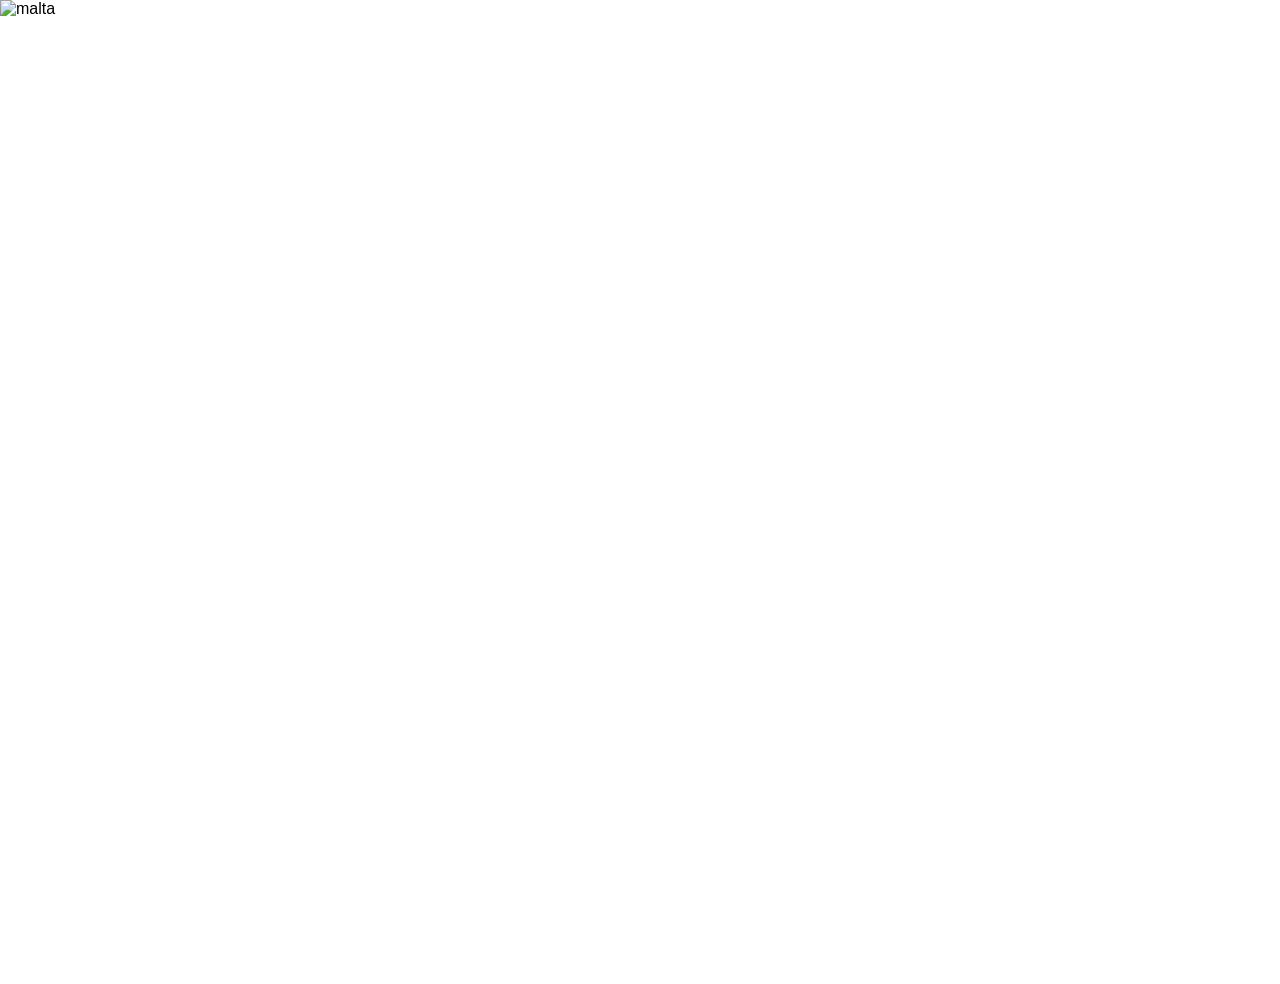
==== index.html @ b2b8ee6b "feat: initialize student exchange website - Set up base project files (HTML and CSS). - Create init" ====
<!DOCTYPE html>
<html lang="en">
<head>
    <meta charset="UTF-8">
    <title>AGÊNCIA DE INTERCÂMBIO</title>
    <link rel="stylesheet" href="style.css">
</head>
<body>
    <section class="section">
        <img class="image" src="Assets\Imagem.malta.webp" alt="malta"> 
    <div class="container">
        <div class="box">
            <h1>VENHA ESTUDAR EM MALTA!!!</h1>
        </div>
    </div>

    </section>

</body>
</html>
---- style.css ----
html {
            scroll-behavior: smooth;
            font-family: Arial, sans-serif;
            margin: 0;
            padding: 0;
        }
        body{
            margin: 0;
        }
        .section{
        min-height: 100vh;
        display: flex;
        flex-direction: column;
        justify-content: center;
        align-items: center;

        }
        .image{
            background-image: linear-gradient((rgba0, 0, 0, 0.4), rgba(0, 0, 0, 0.4), url"Assets\Imagem.malta.webp");
            height: 100vh;
            width: 100vw;
        }
        h1{
            color: white;
            font-size: 30px;

        }
        .container{
            display: flex;
            flex-direction: row;
            justify-content: center;
            align-items: center;
        }
        .box{

        }
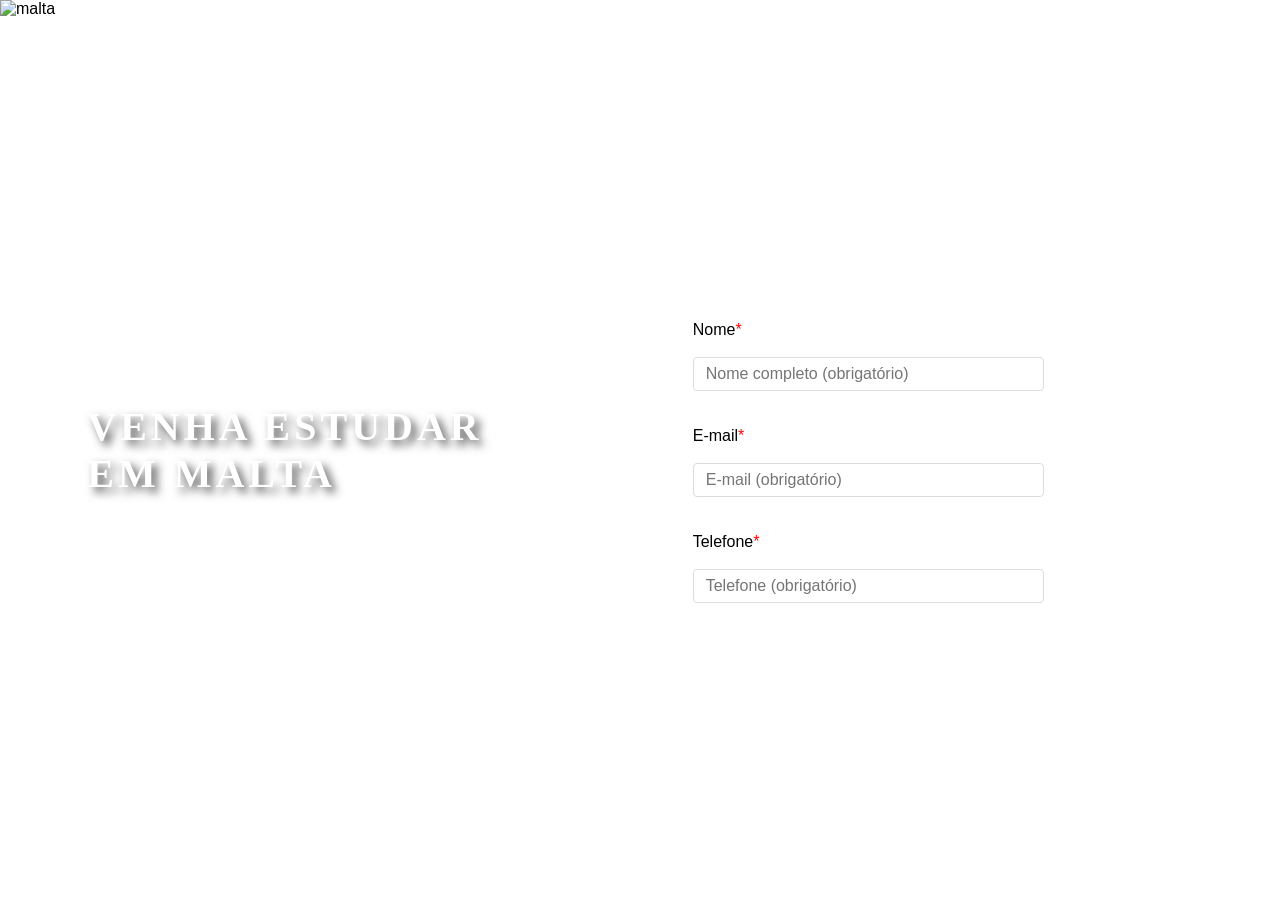
==== commit d15b8ff1: "feat: add registration form and style hero typography - Add Name, Email, and Phone input fields - I" ====
--- a/index.html
+++ b/index.html
@@ -3,14 +3,117 @@
 <head>
     <meta charset="UTF-8">
     <title>AGÊNCIA DE INTERCÂMBIO</title>
-    <link rel="stylesheet" href="style.css">
+    <link rel="preconnect" href="https://googleapis.com">
+    <link rel="preconnect" href="https://gstatic.com" crossorigin>
+    <link href="https://googleapis.com/css2?family=Cinzel:wght@600;800&display=swap" rel="stylesheet">
+<style>
+        html {
+            scroll-behavior: smooth;
+            font-family: Arial, sans-serif;
+            margin: 0;
+            padding: 0;
+        }
+        body{
+            margin: 0;
+        }
+        .section{
+        min-height: 100vh;
+        display: flex;
+        flex-direction: column;
+        justify-content: center;
+        align-items: center;
+        position: relative;
+        overflow: hidden;
+
+        }
+        .image{
+            height: 100vh;
+            width: 100vw;
+            object-fit: cover;
+        }
+        h1{
+            
+            font-family: 'Cinzel', serif;
+            font-weight: 800;
+            color: white;
+            font-size: 40px; 
+            letter-spacing: 4px; 
+            text-transform: uppercase;
+            text-shadow: 5px 5px 10px rgba(0, 0, 0, 0.7);
+            margin: 0;
+            text-align: left;
+        }
+
+        
+        .container{
+            position: absolute;
+            top: 0;
+            left: 0;
+            width: 100%;
+            height: 100%;
+            display: flex;
+            flex-direction: row;
+            justify-content: center;
+            align-items: center;
+            background: rgba(0.4);
+            gap: 200px;
+        }
+        .box{
+            
+        }
+        .cadastro-bloco{
+            background-color: white;
+            height: 300px;
+            width: 500px;
+            border-radius: 15px;
+            display: flex;
+            flex-direction: column;
+            gap: 10px;
+            padding-top: 10px;
+            padding-left: 10px;
+        }
+        .cadastro-grupo{
+            display: flex;
+            flex-direction: column;
+            gap: 2px;
+        }
+        .cadastro-grupo label{
+            color: rgb(0, 0, 0);
+            font-size: 14px;
+            font-family: Arial, sans-serif;
+        }
+        .cadastro-bloco input{
+            padding: 12px;
+            border: 1px solid gainsboro;
+            border-radius: 4px;
+            font-size: 16px;
+        }
+        input{
+            height: 8%;
+            width: 65%;
+            }
+</style>    
 </head>
 <body>
     <section class="section">
         <img class="image" src="Assets\Imagem.malta.webp" alt="malta"> 
     <div class="container">
         <div class="box">
-            <h1>VENHA ESTUDAR EM MALTA!!!</h1>
+            <h1>VENHA ESTUDAR<br>EM MALTA</h1>
+        </div>
+        <div class="cadastro-bloco">
+            <div class="cadastro-grupo">
+                <p>Nome<span style="color: red;">*</span></p>
+                <input type="text" placeholder="Nome completo (obrigatório)">
+            </div>
+            <div class="cadastro-grupo">
+                <p>E-mail<span style="color: red;">*</span></p>
+            <input type="email" placeholder="E-mail (obrigatório)">
+            </div>
+            <div class="cadastro-grupo">
+                <p>Telefone<span style="color: red;">*</span></p>
+            <input type="text" placeholder="Telefone (obrigatório)">
+            </div>
         </div>
     </div>
 
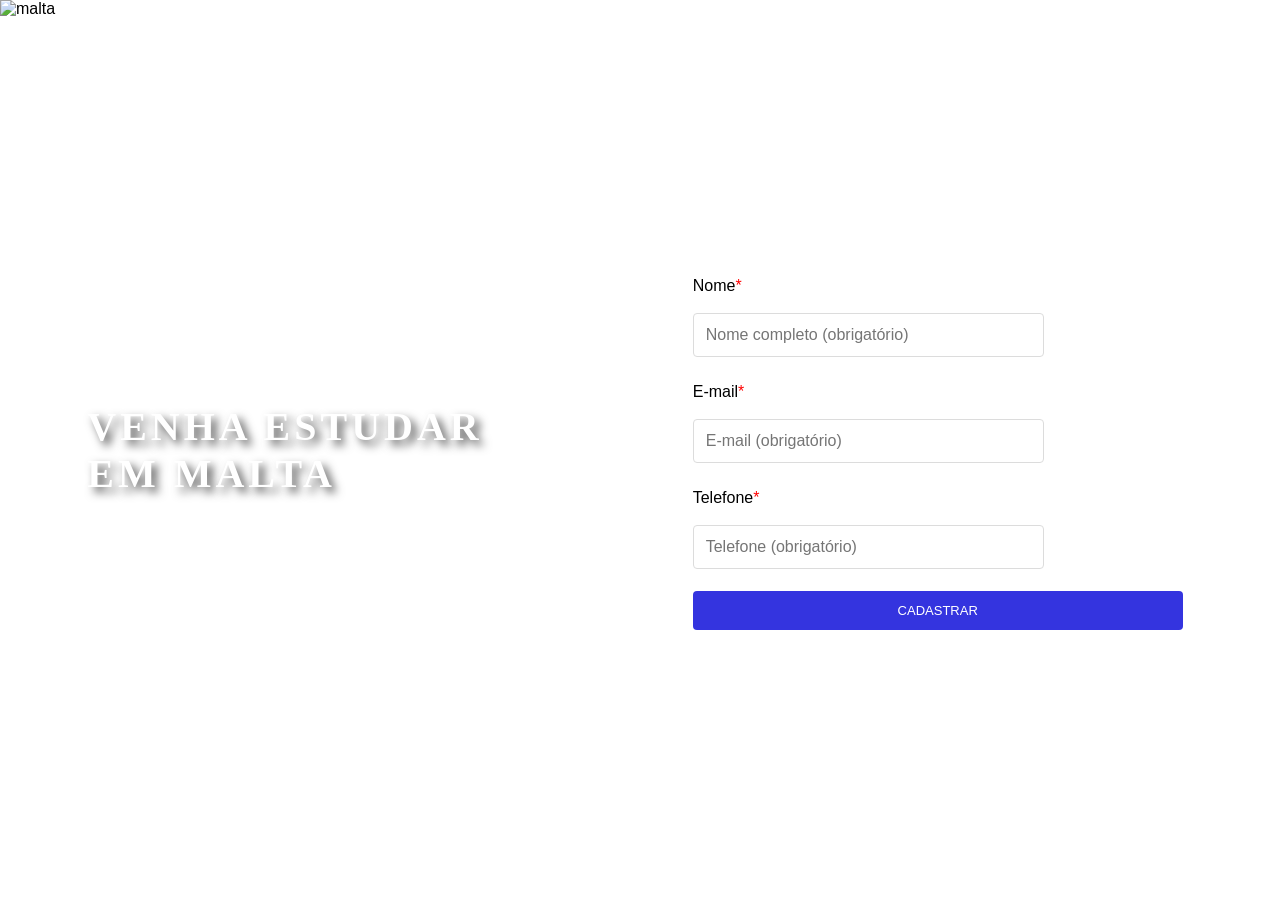
==== commit 36b1605b: "feat: add form submission script and submit button Implement JavaScript logic to capture form input " ====
--- a/index.html
+++ b/index.html
@@ -63,8 +63,8 @@
         }
         .cadastro-bloco{
             background-color: white;
-            height: 300px;
-            width: 500px;
+            min-height: 300px;
+            min-width: 500px;
             border-radius: 15px;
             display: flex;
             flex-direction: column;
@@ -92,6 +92,19 @@
             height: 8%;
             width: 65%;
             }
+        .cadastro-bloco button{
+            color: white;
+            background-color: rgb(52, 52, 223);
+            border: none;
+            gap: 10px;
+            padding: 12px;
+            margin-bottom: 20px;
+            margin-right: 10px;
+            border-radius: 4px;
+            margin-top: 20px;
+            font-size: 13px;
+            cursor: pointer;
+        }
 </style>    
 </head>
 <body>
@@ -104,20 +117,42 @@
         <div class="cadastro-bloco">
             <div class="cadastro-grupo">
                 <p>Nome<span style="color: red;">*</span></p>
-                <input type="text" placeholder="Nome completo (obrigatório)">
+                <input id="nomeInput" type="text" placeholder="Nome completo (obrigatório)">
             </div>
             <div class="cadastro-grupo">
                 <p>E-mail<span style="color: red;">*</span></p>
-            <input type="email" placeholder="E-mail (obrigatório)">
+            <input id="emailInput" type="email" placeholder="E-mail (obrigatório)">
             </div>
             <div class="cadastro-grupo">
                 <p>Telefone<span style="color: red;">*</span></p>
-            <input type="text" placeholder="Telefone (obrigatório)">
+            <input id="teleInput" type="text" placeholder="Telefone (obrigatório)">
+            <button id="buttonCadastro">CADASTRAR</button>
             </div>
         </div>
     </div>
 
     </section>
 
+    <script>
+        const button = document.getElementById("buttonCadastro");
+        const inputNome = document.getElementById("nomeInput");
+        const inputEmail = document.getElementById("emailInput");
+        const inputTelefone = document.getElementById("teleInput");
+
+        let nomeCliente;
+        let emailCliente;
+        let telefoneCliente;
+
+        button.addEventListener('click', () => {
+            nomeCliente=inputNome.value;
+            emailCliente=inputEmail.value;
+            telefoneCliente=inputTelefone.value;
+            if(!nomeCliente){
+                
+            }
+        })
+
+</script>
+
 </body>
 </html>
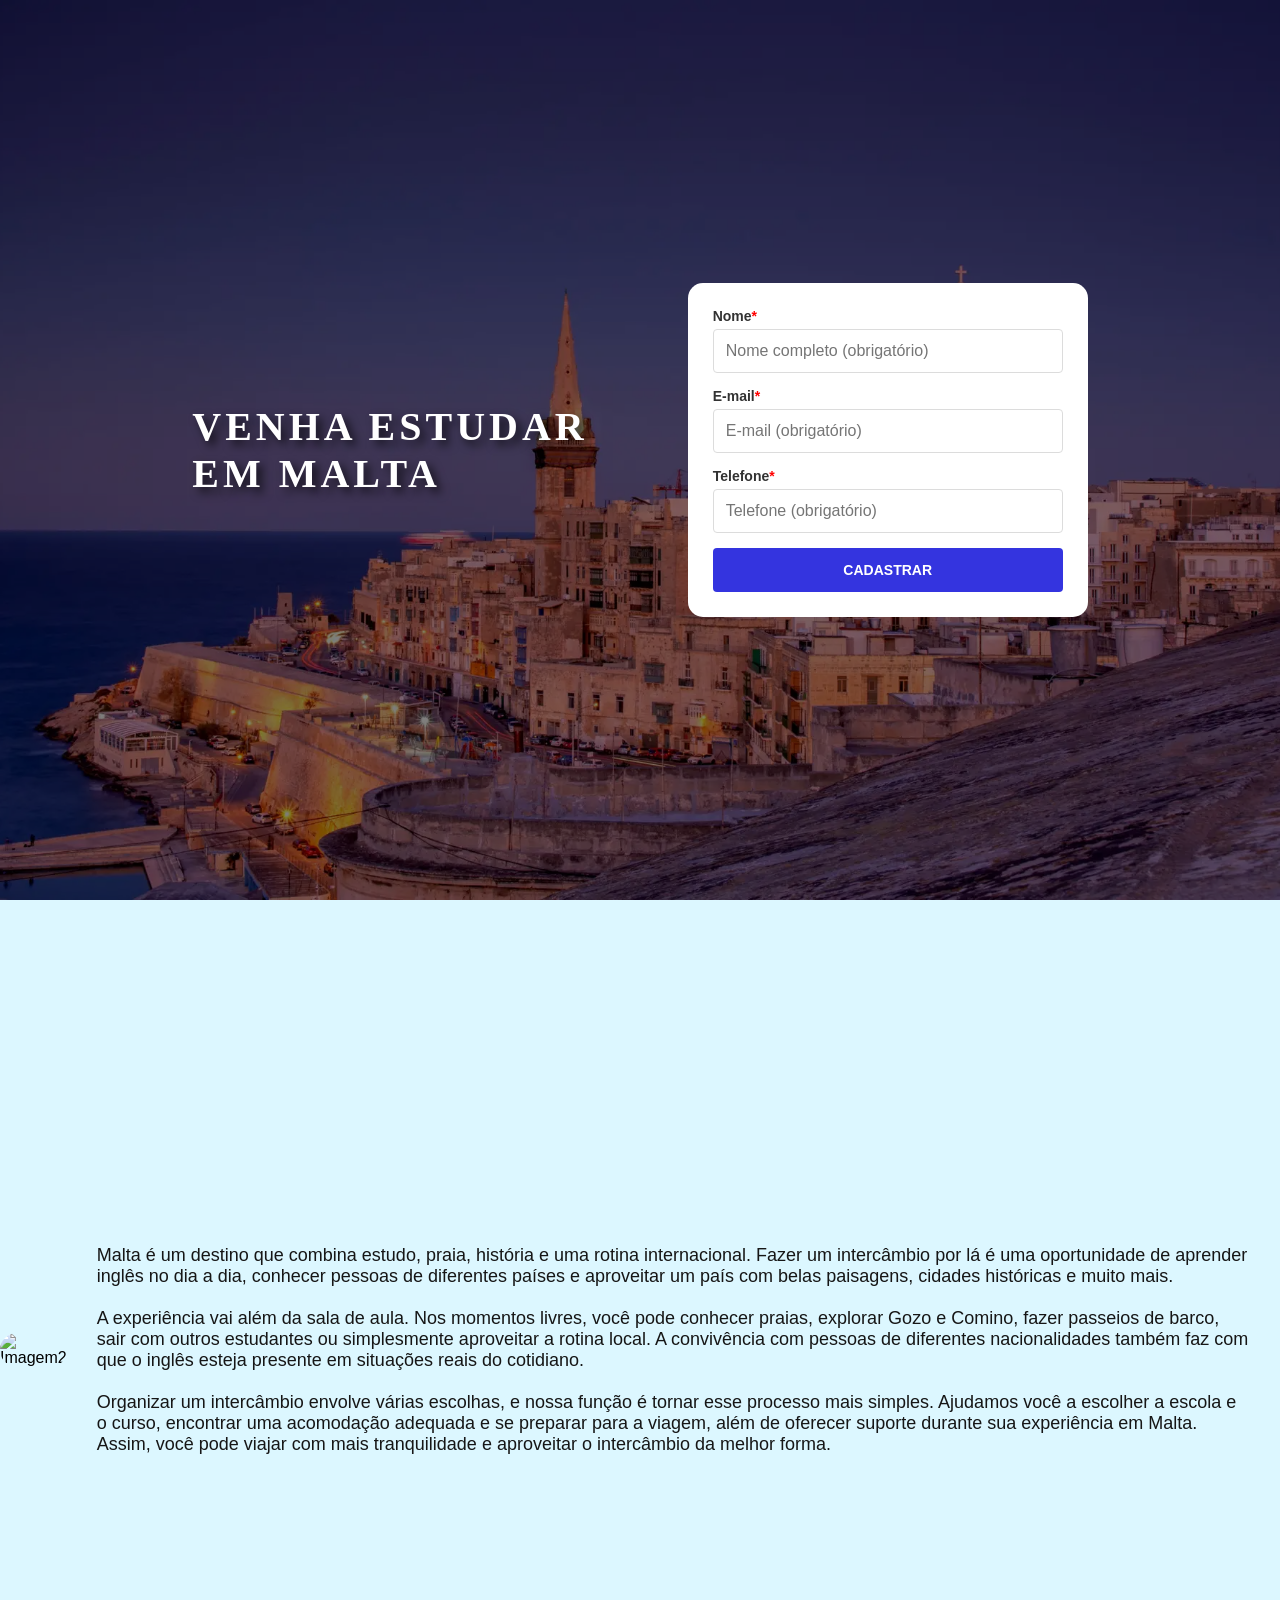
==== commit e2f818e3: "feat: add form validation and split code into distinct files - Implement basic input validation for " ====
--- a/index.html
+++ b/index.html
@@ -5,154 +5,192 @@
     <title>AGÊNCIA DE INTERCÂMBIO</title>
     <link rel="preconnect" href="https://googleapis.com">
     <link rel="preconnect" href="https://gstatic.com" crossorigin>
-    <link href="https://googleapis.com/css2?family=Cinzel:wght@600;800&display=swap" rel="stylesheet">
-<style>
-        html {
-            scroll-behavior: smooth;
-            font-family: Arial, sans-serif;
+    <link href="https://googleapis.com" rel="stylesheet">
+    <style>
+        html, body {
             margin: 0;
             padding: 0;
-        }
-        body{
-            margin: 0;
-        }
-        .section{
-        min-height: 100vh;
-        display: flex;
-        flex-direction: column;
-        justify-content: center;
-        align-items: center;
-        position: relative;
-        overflow: hidden;
-
-        }
-        .image{
-            height: 100vh;
-            width: 100vw;
-            object-fit: cover;
-        }
-        h1{
-            
-            font-family: 'Cinzel', serif;
-            font-weight: 800;
-            color: white;
-            font-size: 40px; 
-            letter-spacing: 4px; 
-            text-transform: uppercase;
-            text-shadow: 5px 5px 10px rgba(0, 0, 0, 0.7);
-            margin: 0;
-            text-align: left;
+            min-height: 100vh;
+            font-family: Arial, sans-serif;
+            scroll-behavior: smooth;
         }
 
-        
-        .container{
-            position: absolute;
-            top: 0;
-            left: 0;
+        .section {
+            min-height: 100vh;
+            width: 100vw;
+            position: relative;
+            background-image: url('Assets/Imagem.malta.webp');
+            background-size: cover;
+            background-position: center;
+            background-repeat: no-repeat;
+            display: flex;
+            justify-content: center;
+            align-items: center;
+        }
+        .section2 {
+            min-height: 100vh;
+            width: 100vw;
+            position: relative;
+            background-size: cover;
+            background-position: center;
+            background-repeat: no-repeat;
+            display: flex;
+            justify-content: center;
+            align-items: center;
+            flex-direction: row;
+            background-color: rgb(220, 247, 255);
+            gap: 30px;
+        }
+        .bloco-texto{
+            color: rgb(22, 22, 22);
+            font-size: large;
+            margin-right: 30px;
+            font-family: 'Lucida Sans', 'Lucida Sans Regular', 'Lucida Grande', 'Lucida Sans Unicode', Geneva, Verdana, sans-serif;
+        }
+        .image2{
+            max-width: 700px;
+            max-height: 500px;
+            border-radius: 50px;
+        }
+
+        .container {
             width: 100%;
-            height: 100%;
+            min-height: 100vh;
             display: flex;
             flex-direction: row;
             justify-content: center;
             align-items: center;
-            background: rgba(0.4);
-            gap: 200px;
+            background: rgba(0, 0, 0, 0.5);
+            gap: 100px;
+            padding: 20px;
+            box-sizing: border-box;
         }
-        .box{
-            
+
+        h1 {
+            font-family: 'Cinzel', serif;
+            font-weight: 800;
+            color: white;
+            font-size: 40px;
+            letter-spacing: 4px;
+            text-transform: uppercase;
+            text-shadow: 5px 5px 10px rgba(0, 0, 0, 0.7);
+            margin: 0;
         }
-        .cadastro-bloco{
+
+        .cadastro-bloco {
             background-color: white;
             min-height: 300px;
-            min-width: 500px;
+            width: 400px;
             border-radius: 15px;
             display: flex;
             flex-direction: column;
-            gap: 10px;
-            padding-top: 10px;
-            padding-left: 10px;
+            gap: 15px;
+            padding: 25px;
+            box-sizing: border-box;
         }
-        .cadastro-grupo{
+
+        .cadastro-grupo {
             display: flex;
             flex-direction: column;
-            gap: 2px;
+            gap: 5px;
         }
-        .cadastro-grupo label{
-            color: rgb(0, 0, 0);
+
+        .cadastro-grupo p {
+            margin: 0;
+            font-weight: bold;
+            color: rgb(50, 50, 50);
             font-size: 14px;
-            font-family: Arial, sans-serif;
         }
-        .cadastro-bloco input{
+
+        .cadastro-bloco input {
             padding: 12px;
             border: 1px solid gainsboro;
             border-radius: 4px;
             font-size: 16px;
+            width: 100%;
+            box-sizing: border-box;
         }
-        input{
-            height: 8%;
-            width: 65%;
-            }
-        .cadastro-bloco button{
+
+        .erro-input {
+            border: 2px solid red !important;
+        }
+
+        .cadastro-bloco button {
             color: white;
             background-color: rgb(52, 52, 223);
             border: none;
-            gap: 10px;
-            padding: 12px;
-            margin-bottom: 20px;
-            margin-right: 10px;
+            padding: 14px;
             border-radius: 4px;
-            margin-top: 20px;
-            font-size: 13px;
+            font-size: 14px;
+            font-weight: bold;
             cursor: pointer;
+            margin-top: 10px;
+            transition: background 0.2s;
         }
-</style>    
+
+        .cadastro-bloco button:hover {
+            background-color: rgb(35, 35, 180);
+        }
+
+        .erro-mensagem {
+            color: rgb(206, 0, 0);
+            font-size: 12px;
+            margin-top: 2px;
+            display: none;
+        }
+
+        .visivel {
+            display: block;
+        }
+    </style>
 </head>
 <body>
+
     <section class="section">
-        <img class="image" src="Assets\Imagem.malta.webp" alt="malta"> 
-    <div class="container">
-        <div class="box">
-            <h1>VENHA ESTUDAR<br>EM MALTA</h1>
-        </div>
-        <div class="cadastro-bloco">
-            <div class="cadastro-grupo">
-                <p>Nome<span style="color: red;">*</span></p>
-                <input id="nomeInput" type="text" placeholder="Nome completo (obrigatório)">
+        <div class="container">
+            <div class="box">
+                <h1>VENHA ESTUDAR<br>EM MALTA</h1>
             </div>
-            <div class="cadastro-grupo">
-                <p>E-mail<span style="color: red;">*</span></p>
-            <input id="emailInput" type="email" placeholder="E-mail (obrigatório)">
-            </div>
-            <div class="cadastro-grupo">
-                <p>Telefone<span style="color: red;">*</span></p>
-            <input id="teleInput" type="text" placeholder="Telefone (obrigatório)">
-            <button id="buttonCadastro">CADASTRAR</button>
+            
+            <div class="cadastro-bloco">
+                <div class="cadastro-grupo">
+                    <p>Nome<span style="color: red;">*</span></p>
+                    <input id="nomeInput" type="text" placeholder="Nome completo (obrigatório)">
+                    <span class="erro-mensagem" id="erroNome">Insira um nome válido.</span>
+                </div>
+
+                <div class="cadastro-grupo">
+                    <p>E-mail<span style="color: red;">*</span></p>
+                    <input id="emailInput" type="email" placeholder="E-mail (obrigatório)">
+                    <span class="erro-mensagem" id="erroEmail">Insira um email válido.</span>
+                </div>
+
+                <div class="cadastro-grupo">
+                    <p>Telefone<span style="color: red;">*</span></p>
+                    <input id="teleInput" type="text" placeholder="Telefone (obrigatório)">
+                    <span class="erro-mensagem" id="erroTele">Insira um telefone válido.</span>
+                    <button id="buttonCadastro">CADASTRAR</button>
+                </div>
             </div>
         </div>
-    </div>
+    </section>
+    <section class="section2">
+        <div class="image2"><img class="image2" src="Assets\Imagem2.jpg.webp" alt="Imagem2"></div>
+        <div class="bloco-texto"><p>Malta é um destino que combina estudo, praia, história e uma rotina internacional.
+             Fazer um intercâmbio por lá é uma oportunidade de aprender inglês no dia a dia,
+              conhecer pessoas de diferentes países e aproveitar um país com belas paisagens, cidades históricas e muito mais.<br><br>
+
+A experiência vai além da sala de aula. Nos momentos livres, você pode conhecer praias, explorar Gozo e Comino,
+ fazer passeios de barco, sair com outros estudantes ou simplesmente aproveitar a rotina local. A convivência com pessoas de diferentes
+  nacionalidades também faz com que o inglês esteja presente em situações reais do cotidiano.<br><br>
+
+Organizar um intercâmbio envolve várias escolhas, e nossa função é tornar esse processo mais simples.
+ Ajudamos você a escolher a escola e o curso, encontrar uma acomodação adequada e se preparar para a viagem,
+  além de oferecer suporte durante sua experiência em Malta. Assim, você pode viajar com mais tranquilidade e aproveitar o intercâmbio
+   da melhor forma.</p></div>
 
     </section>
 
-    <script>
-        const button = document.getElementById("buttonCadastro");
-        const inputNome = document.getElementById("nomeInput");
-        const inputEmail = document.getElementById("emailInput");
-        const inputTelefone = document.getElementById("teleInput");
-
-        let nomeCliente;
-        let emailCliente;
-        let telefoneCliente;
-
-        button.addEventListener('click', () => {
-            nomeCliente=inputNome.value;
-            emailCliente=inputEmail.value;
-            telefoneCliente=inputTelefone.value;
-            if(!nomeCliente){
-                
-            }
-        })
-
-</script>
-
+    <script src="script.js" defer></script>
 </body>
-</html>+</html>
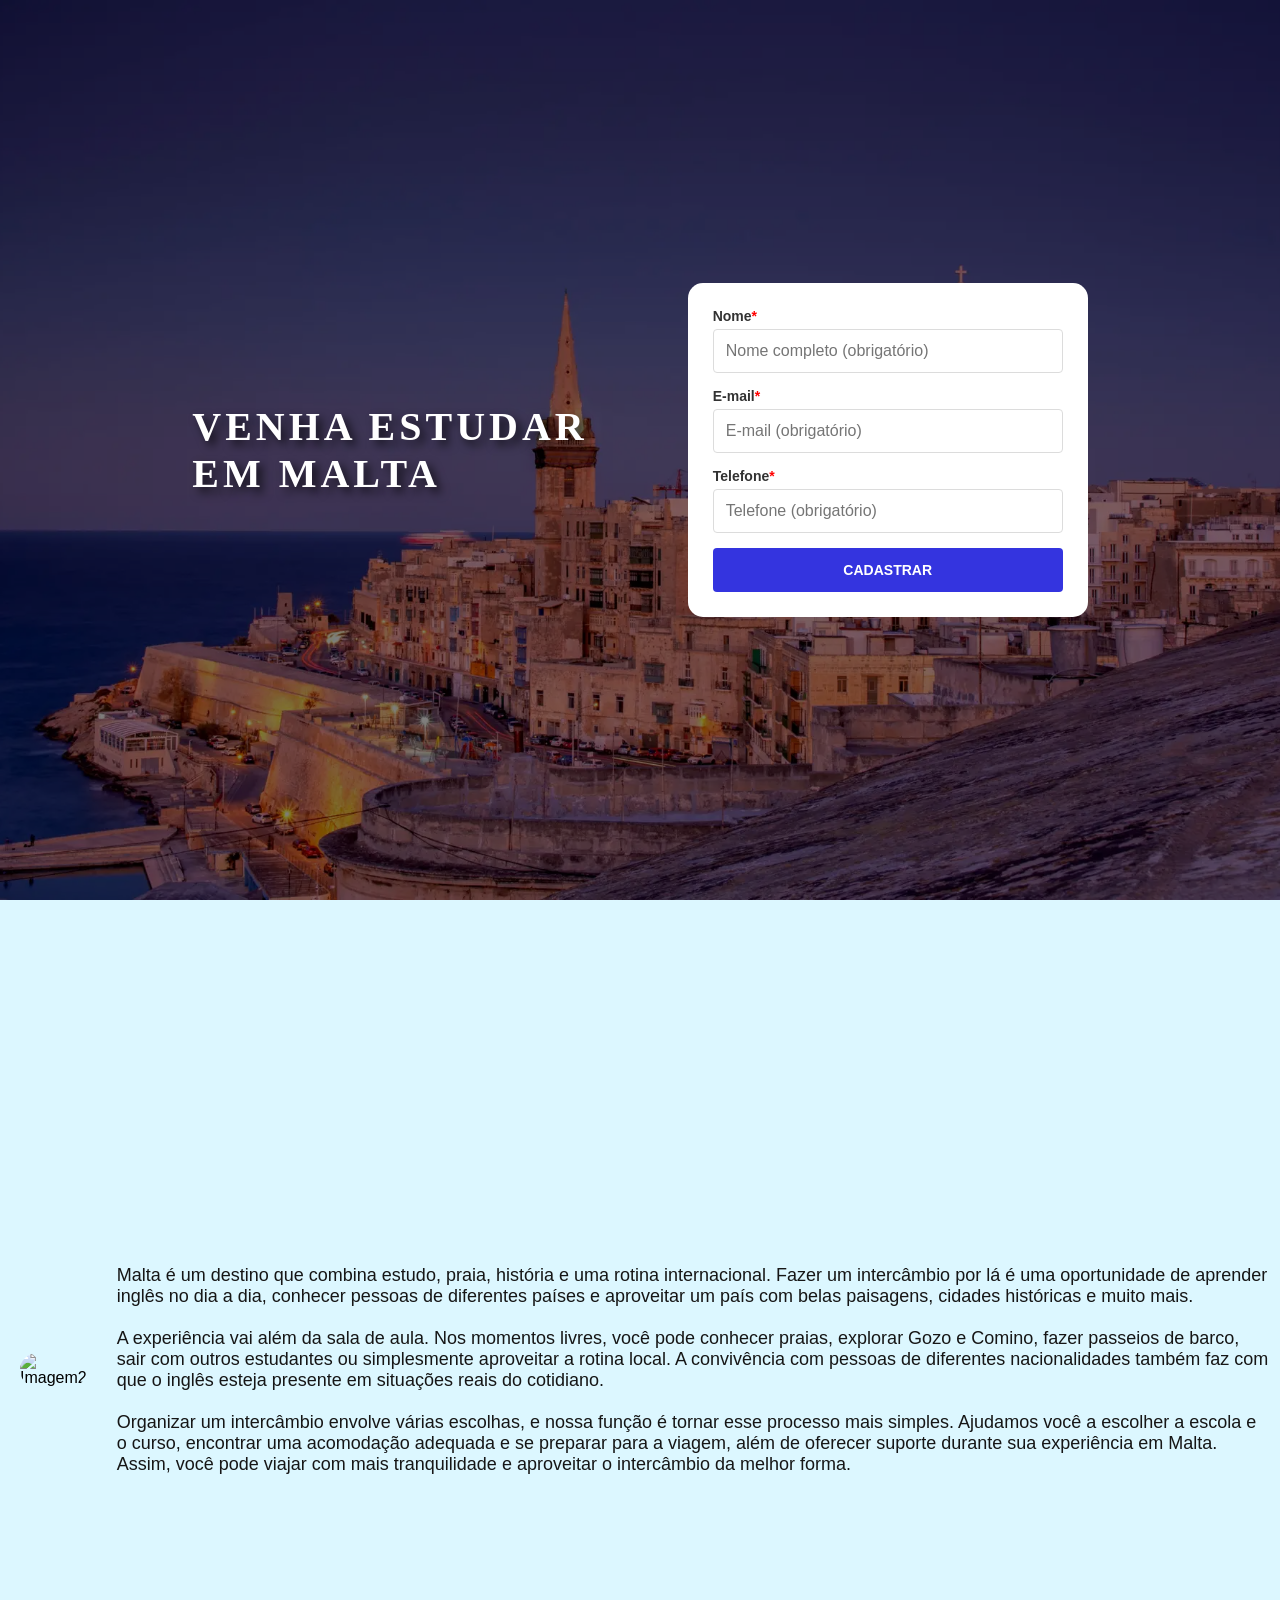
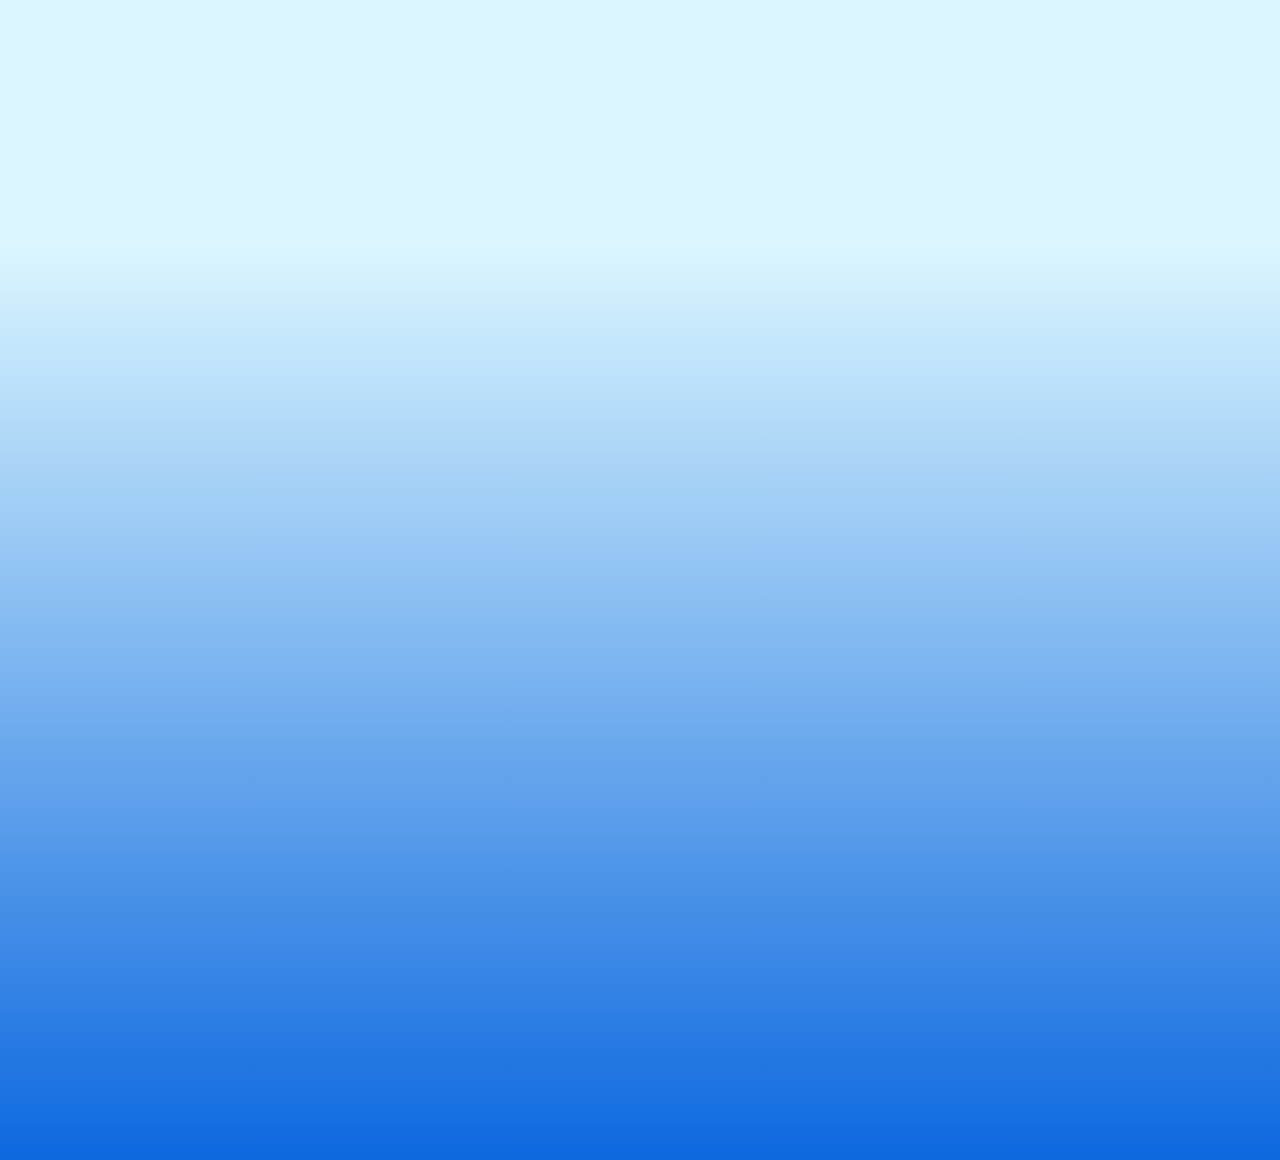
==== commit 8bbc164e: "feat: implement structure and styles for section 3 - Add section 3 markup with a flex container and " ====
--- a/index.html
+++ b/index.html
@@ -6,143 +6,8 @@
     <link rel="preconnect" href="https://googleapis.com">
     <link rel="preconnect" href="https://gstatic.com" crossorigin>
     <link href="https://googleapis.com" rel="stylesheet">
-    <style>
-        html, body {
-            margin: 0;
-            padding: 0;
-            min-height: 100vh;
-            font-family: Arial, sans-serif;
-            scroll-behavior: smooth;
-        }
 
-        .section {
-            min-height: 100vh;
-            width: 100vw;
-            position: relative;
-            background-image: url('Assets/Imagem.malta.webp');
-            background-size: cover;
-            background-position: center;
-            background-repeat: no-repeat;
-            display: flex;
-            justify-content: center;
-            align-items: center;
-        }
-        .section2 {
-            min-height: 100vh;
-            width: 100vw;
-            position: relative;
-            background-size: cover;
-            background-position: center;
-            background-repeat: no-repeat;
-            display: flex;
-            justify-content: center;
-            align-items: center;
-            flex-direction: row;
-            background-color: rgb(220, 247, 255);
-            gap: 30px;
-        }
-        .bloco-texto{
-            color: rgb(22, 22, 22);
-            font-size: large;
-            margin-right: 30px;
-            font-family: 'Lucida Sans', 'Lucida Sans Regular', 'Lucida Grande', 'Lucida Sans Unicode', Geneva, Verdana, sans-serif;
-        }
-        .image2{
-            max-width: 700px;
-            max-height: 500px;
-            border-radius: 50px;
-        }
-
-        .container {
-            width: 100%;
-            min-height: 100vh;
-            display: flex;
-            flex-direction: row;
-            justify-content: center;
-            align-items: center;
-            background: rgba(0, 0, 0, 0.5);
-            gap: 100px;
-            padding: 20px;
-            box-sizing: border-box;
-        }
-
-        h1 {
-            font-family: 'Cinzel', serif;
-            font-weight: 800;
-            color: white;
-            font-size: 40px;
-            letter-spacing: 4px;
-            text-transform: uppercase;
-            text-shadow: 5px 5px 10px rgba(0, 0, 0, 0.7);
-            margin: 0;
-        }
-
-        .cadastro-bloco {
-            background-color: white;
-            min-height: 300px;
-            width: 400px;
-            border-radius: 15px;
-            display: flex;
-            flex-direction: column;
-            gap: 15px;
-            padding: 25px;
-            box-sizing: border-box;
-        }
-
-        .cadastro-grupo {
-            display: flex;
-            flex-direction: column;
-            gap: 5px;
-        }
-
-        .cadastro-grupo p {
-            margin: 0;
-            font-weight: bold;
-            color: rgb(50, 50, 50);
-            font-size: 14px;
-        }
-
-        .cadastro-bloco input {
-            padding: 12px;
-            border: 1px solid gainsboro;
-            border-radius: 4px;
-            font-size: 16px;
-            width: 100%;
-            box-sizing: border-box;
-        }
-
-        .erro-input {
-            border: 2px solid red !important;
-        }
-
-        .cadastro-bloco button {
-            color: white;
-            background-color: rgb(52, 52, 223);
-            border: none;
-            padding: 14px;
-            border-radius: 4px;
-            font-size: 14px;
-            font-weight: bold;
-            cursor: pointer;
-            margin-top: 10px;
-            transition: background 0.2s;
-        }
-
-        .cadastro-bloco button:hover {
-            background-color: rgb(35, 35, 180);
-        }
-
-        .erro-mensagem {
-            color: rgb(206, 0, 0);
-            font-size: 12px;
-            margin-top: 2px;
-            display: none;
-        }
-
-        .visivel {
-            display: block;
-        }
-    </style>
+    <link rel="stylesheet" href="style.css">
 </head>
 <body>
 
@@ -190,6 +55,16 @@
    da melhor forma.</p></div>
 
     </section>
+    <section class="section3">
+   <div class="container">
+            <div class="bloco-imagem">
+                <img src="">
+            </div>
+            <div class="bloco-imagem"></div>
+            <div class="bloco-imagem"></div>
+            <div class="bloco-imagem"></div>
+</div>
+    </section>
 
     <script src="script.js" defer></script>
 </body>
--- a/style.css
+++ b/style.css
@@ -0,0 +1,165 @@
+ html, body {
+            margin: 0;
+            padding: 0;
+            min-height: 100vh;
+            font-family: Arial, sans-serif;
+            scroll-behavior: smooth;
+            overflow-x: hidden;
+
+        }
+
+        .section {
+            min-height: 100vh;
+            width: 100%;
+            position: relative;
+            background-image: url('Assets/Imagem.malta.webp');
+            background-size: cover;
+            background-position: center;
+            background-repeat: no-repeat;
+            display: flex;
+            justify-content: center;
+            align-items: center;
+        }
+        .section2 {
+            min-height: 100vh;
+            width: 100%;
+            position: relative;
+            background-size: cover;
+            background-position: center;
+            background-repeat: no-repeat;
+            display: flex;
+            justify-content: center;
+            align-items: center;
+            flex-direction: row;
+            background-color: rgb(220, 247, 255);
+            gap: 30px;
+            padding: 20px;
+        }
+        .section3 {
+            min-height: 100vh;
+            width: 100%;
+            position: relative;
+            background-size: cover;
+            background-position: center;
+            background-repeat: no-repeat;
+            display: flex;
+            justify-content: center;
+            align-items: center;
+            flex-direction: row;
+            background: linear-gradient(rgb(220, 247, 255), rgb(13, 104, 223)) ;
+            gap: 30px;
+            padding: 10px;
+        }
+        .bloco-texto{
+            color: rgb(22, 22, 22);
+            font-size: large;
+            margin-right: 30px;
+            font-family: 'Lucida Sans', 'Lucida Sans Regular', 'Lucida Grande', 'Lucida Sans Unicode', Geneva, Verdana, sans-serif;
+        }
+        .image2{
+            max-width: 700px;
+            max-height: 500px;
+            border-radius: 50px;
+        }
+
+        .container {
+            width: 100%;
+            min-height: 100vh;
+            display: flex;
+            flex-direction: row;
+            justify-content: center;
+            align-items: center;
+            background: rgba(0, 0, 0, 0.5);
+            gap: 100px;
+            padding: 20px;
+            box-sizing: border-box;
+        }
+
+        h1 {
+            font-family: 'Cinzel', serif;
+            font-weight: 800;
+            color: white;
+            font-size: 40px;
+            letter-spacing: 4px;
+            text-transform: uppercase;
+            text-shadow: 5px 5px 10px rgba(0, 0, 0, 0.7);
+            margin: 0;
+        }
+
+        .cadastro-bloco {
+            background-color: white;
+            min-height: 300px;
+            width: 400px;
+            border-radius: 15px;
+            display: flex;
+            flex-direction: column;
+            gap: 15px;
+            padding: 25px;
+            box-sizing: border-box;
+        }
+
+        .cadastro-grupo {
+            display: flex;
+            flex-direction: column;
+            gap: 5px;
+        }
+
+        .cadastro-grupo p {
+            margin: 0;
+            font-weight: bold;
+            color: rgb(50, 50, 50);
+            font-size: 14px;
+        }
+
+        .cadastro-bloco input {
+            padding: 12px;
+            border: 1px solid gainsboro;
+            border-radius: 4px;
+            font-size: 16px;
+            width: 100%;
+            box-sizing: border-box;
+        }
+
+        .erro-input {
+            border: 2px solid red !important;
+        }
+
+        .cadastro-bloco button {
+            color: white;
+            background-color: rgb(52, 52, 223);
+            border: none;
+            padding: 14px;
+            border-radius: 4px;
+            font-size: 14px;
+            font-weight: bold;
+            cursor: pointer;
+            margin-top: 10px;
+            transition: background 0.2s;
+        }
+
+        .cadastro-bloco button:hover {
+            background-color: rgb(35, 35, 180);
+        }
+
+        .erro-mensagem {
+            color: rgb(206, 0, 0);
+            font-size: 12px;
+            margin-top: 2px;
+            display: none;
+        }
+
+        .visivel {
+            display: block;
+        }
+        .bloco-imagem{
+            display: flex;
+            flex-direction: column;
+            height: 500px;
+            width: 500px;
+        }
+        .section3 .container {
+            align-items: flex-start; 
+            padding-top: 80px;
+            background: none;  
+            gap: 30px;          
+}
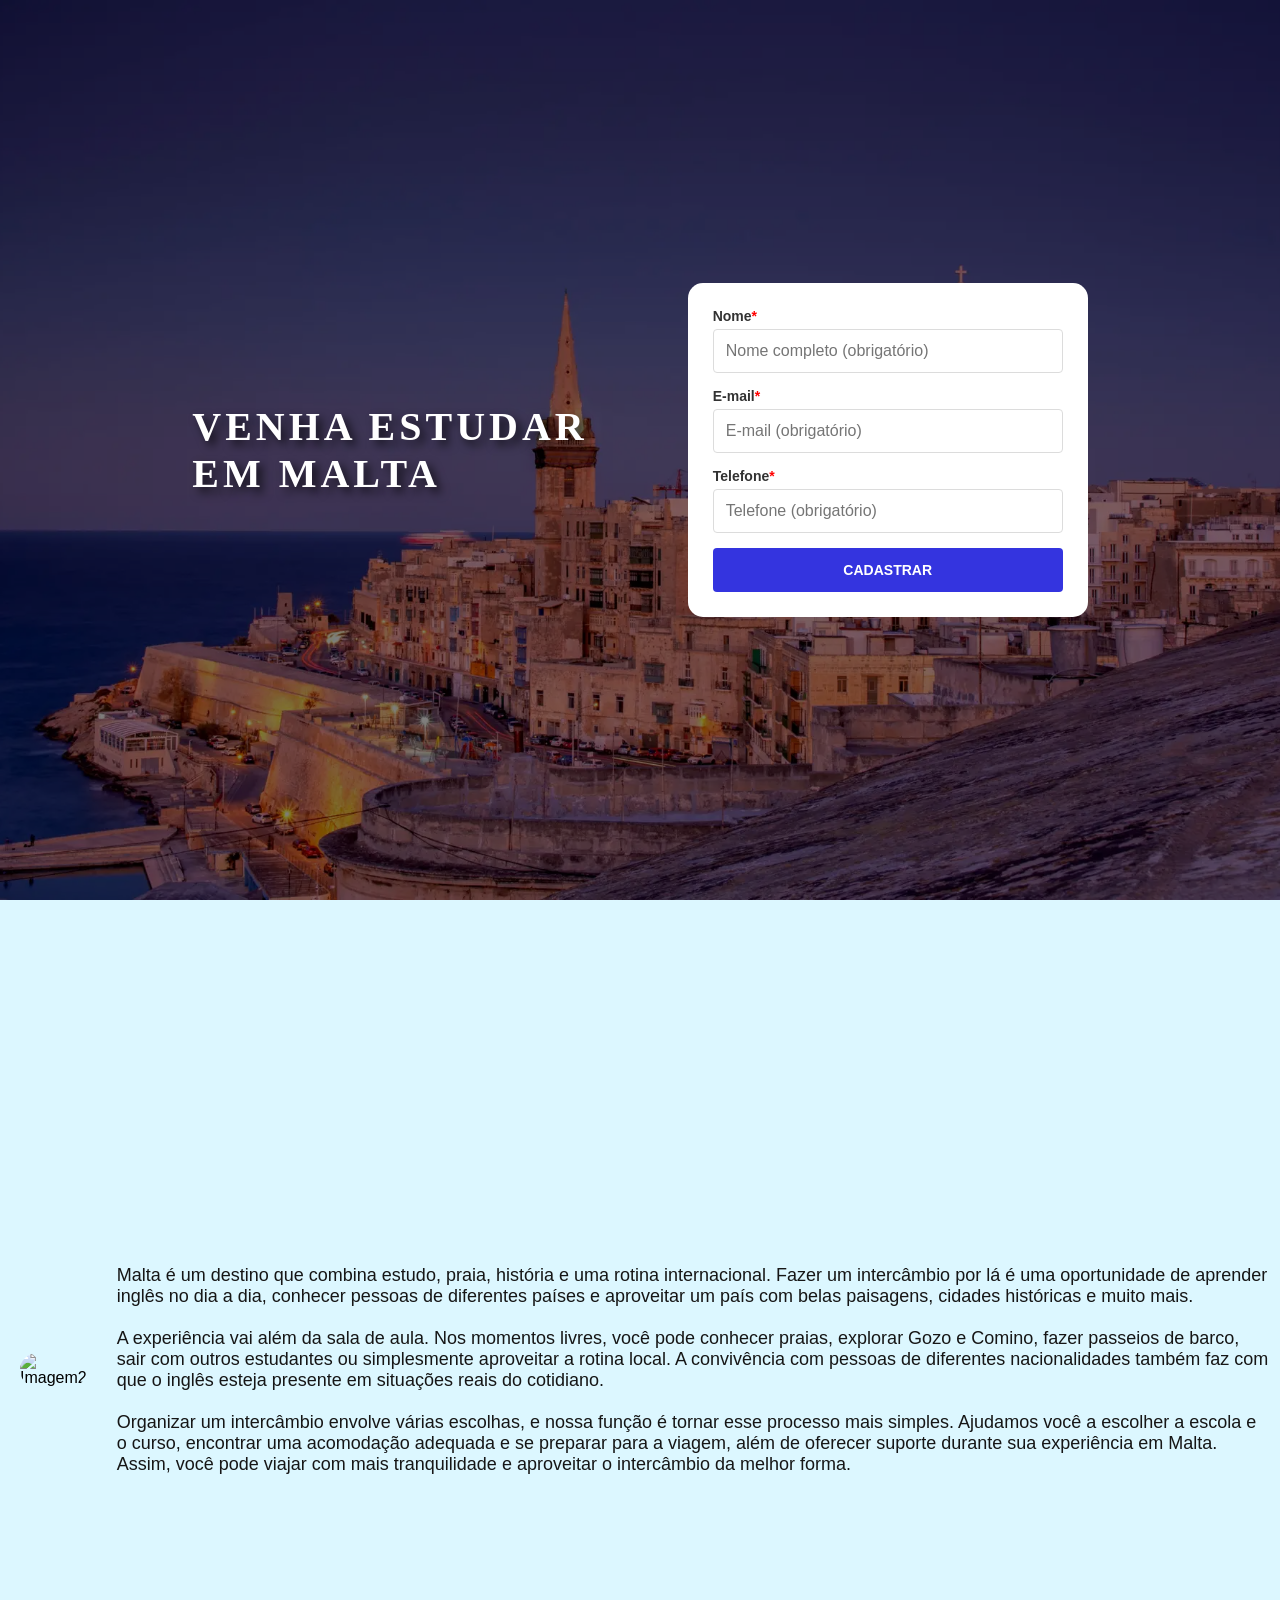
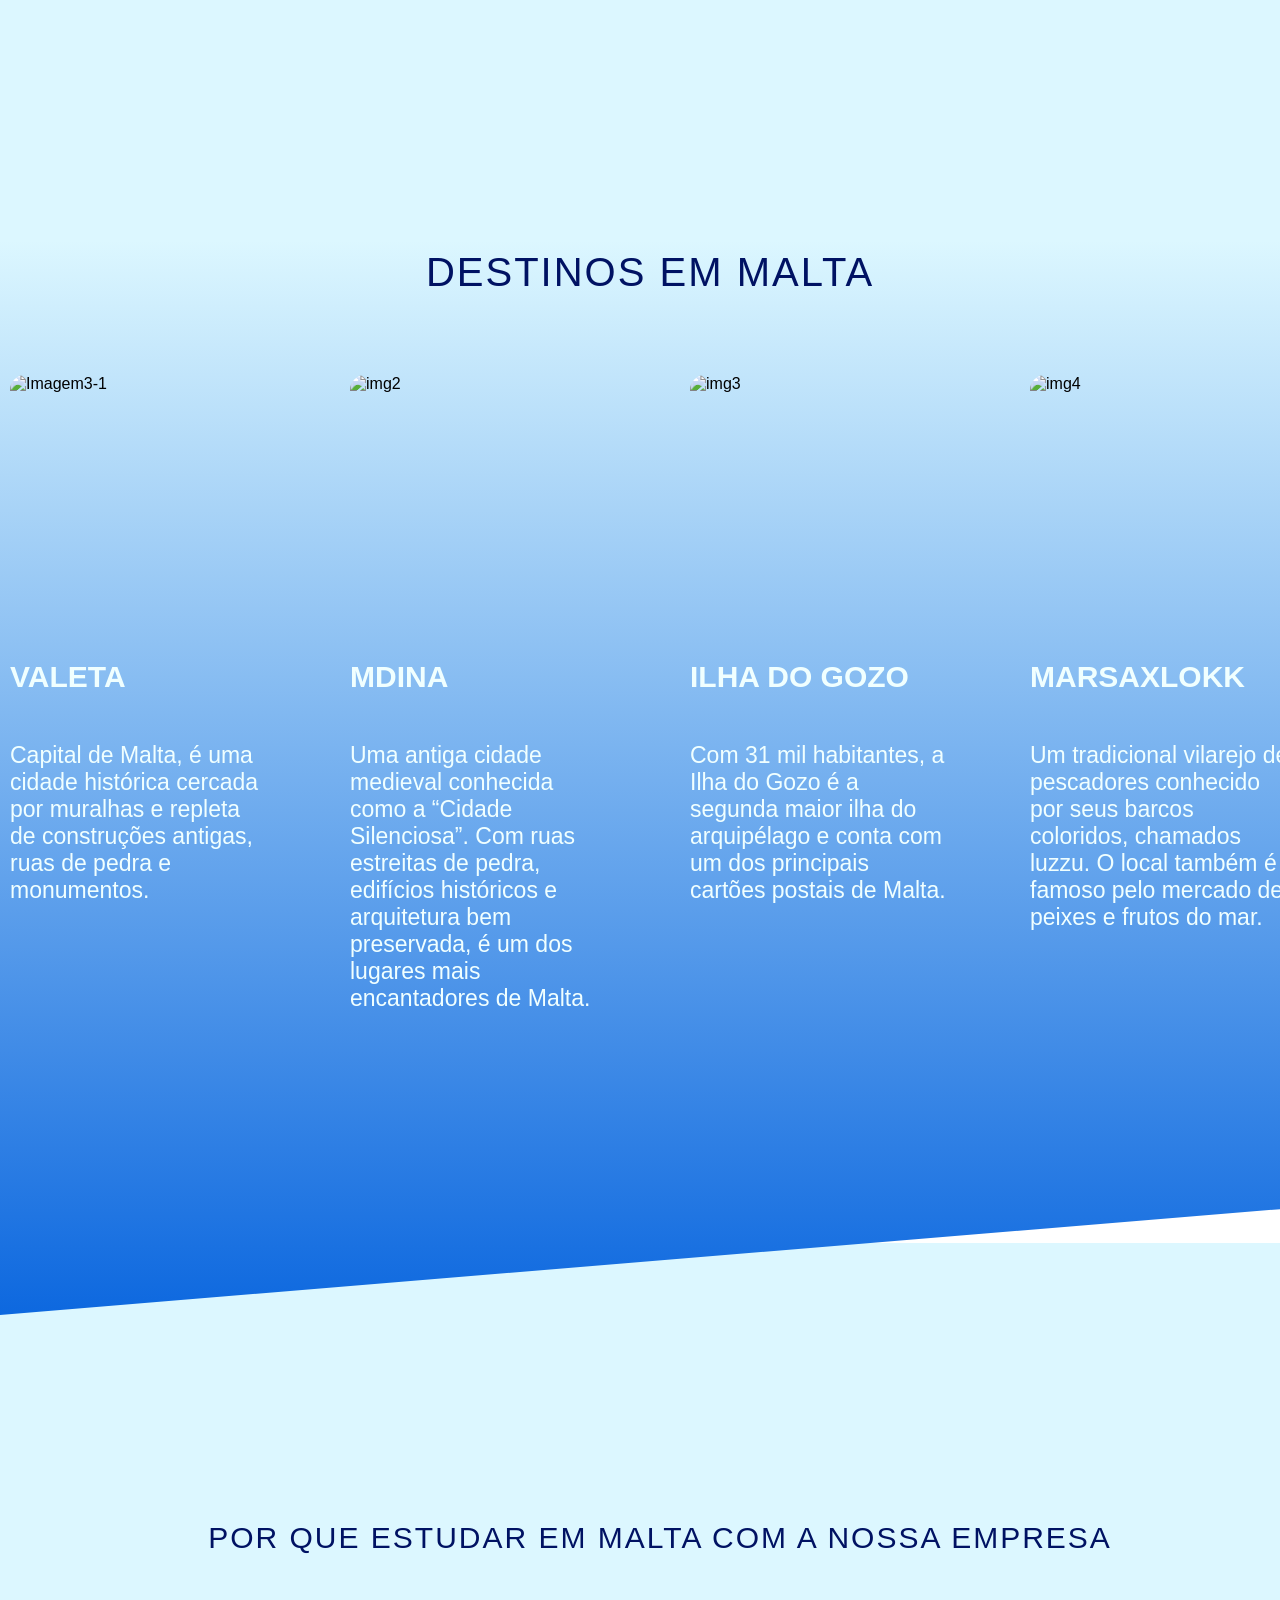
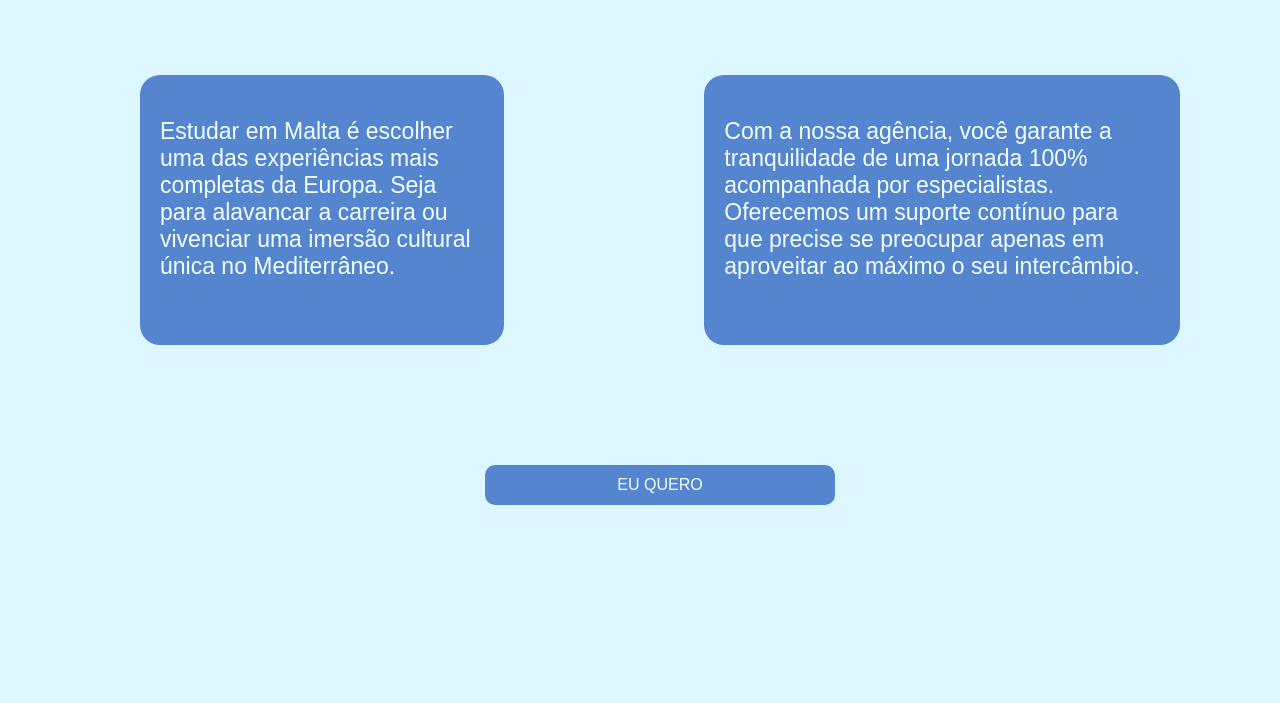
==== commit 169c7f2c: "style: implement diagonal section transition and layout fixes - Added clip-path diagonal design tran" ====
--- a/index.html
+++ b/index.html
@@ -56,14 +56,44 @@
 
     </section>
     <section class="section3">
-   <div class="container">
-            <div class="bloco-imagem">
-                <img src="">
+   <div class="section3-modelo"><h3>DESTINOS EM MALTA</h3><div class="container">
+            <div class="bloco-imagem"> <img src="Assets\Imagem3-1.png" alt="Imagem3-1">
+            <h2>VALETA</h2><P>Capital de Malta, é uma cidade histórica cercada
+             por muralhas e repleta de construções antigas, ruas de pedra e monumentos.</P>
             </div>
-            <div class="bloco-imagem"></div>
-            <div class="bloco-imagem"></div>
-            <div class="bloco-imagem"></div>
+            <div class="bloco-imagem"> <img src="Assets\Imagem3-2.jpg" alt="img2">
+            <h2>MDINA</h2><p>Uma antiga cidade medieval conhecida como a “Cidade Silenciosa”. Com ruas estreitas de pedra, edifícios 
+        históricos e arquitetura bem preservada, é um dos lugares mais encantadores de Malta.</p>
+            </div>
+            <div class="bloco-imagem"> <img src="Assets\Imagem3-3.jpg" alt="img3">
+            <h2>ILHA DO GOZO</h2><p>Com 31 mil habitantes, a Ilha do Gozo é a segunda maior ilha do arquipélago e conta com 
+                um dos principais cartões postais de Malta.</p>
+            </div>
+            <div class="bloco-imagem"> <img src="Assets\Imagem3-4.jpg" alt="img4">
+            <h2>MARSAXLOKK</h2><p>Um tradicional vilarejo de pescadores conhecido por seus barcos coloridos, chamados luzzu. O
+                 local também é famoso pelo mercado de peixes e frutos do mar.</p>
+            </div>
+
+
 </div>
+</div>
+    </section>
+
+<section class="section4">
+
+    <h4>POR QUE ESTUDAR EM MALTA COM A NOSSA EMPRESA</h4>
+    <div class="container-4">
+    <div class="bloco-modelo">
+        <div class="bloco-imagem"><p>Estudar em Malta é escolher uma das experiências mais completas da Europa.
+          Seja para alavancar a carreira ou vivenciar uma imersão cultural única no Mediterrâneo.</p></div>
+          
+          <div class="bloco-imagem"><p>Com a nossa agência, você garante a tranquilidade de uma jornada 100% acompanhada por especialistas.
+          Oferecemos um suporte contínuo para que precise se preocupar apenas em aproveitar ao máximo o seu intercâmbio.</p></div>
+        </div>
+    </div>
+    <button><p>EU QUERO</p></button>
+
+    
     </section>
 
     <script src="script.js" defer></script>
--- a/style.css
+++ b/style.css
@@ -7,6 +7,7 @@
             overflow-x: hidden;
 
         }
+        
 
         .section {
             min-height: 100vh;
@@ -46,10 +47,31 @@
             justify-content: center;
             align-items: center;
             flex-direction: row;
-            background: linear-gradient(rgb(220, 247, 255), rgb(13, 104, 223)) ;
+            background: linear-gradient(rgb(220, 247, 255), rgb(13, 104, 223));
             gap: 30px;
-            padding: 10px;
-        }
+            
+            /* --- Ajustes para o Corte Diagonal --- */
+            clip-path: polygon(0 0, 100% 0, 100% 90%, 0 100%); /* Cria a diagonal na base */
+            padding: 10px 10px 120px 10px; /* Aumentado o padding no fundo para o texto não sumir no corte */
+            margin-bottom: -8vh; /* Puxa a section 4 para baixo do corte, eliminando espaços brancos */
+            z-index: 1; /* Garante que ela fique por cima da section 4 */
+            }
+        .section4 {
+            min-height: 100vh;
+            width: 100%;
+            position: relative;
+            background-size: cover;
+            background-position: center;
+            background-repeat: no-repeat;
+            display: flex;
+            justify-content: center;
+            align-items: center;
+            flex-direction: column; /* Corrigido para empilhar o título, cards e botão */
+            background: rgb(220, 247, 255); /* Mantido o fundo claro */
+            gap: 60px; /* Reduzido levemente para melhor espaçamento */
+            padding: 120px 20px 40px 20px; /* Padding extra no topo para compensar a sobreposição da diagonal */
+            z-index: 0;
+            }
         .bloco-texto{
             color: rgb(22, 22, 22);
             font-size: large;
@@ -154,12 +176,94 @@
         .bloco-imagem{
             display: flex;
             flex-direction: column;
-            height: 500px;
-            width: 500px;
-        }
+        }
+        .bloco-modelo{
+            display: flex;
+            flex-direction: row;
+        }
+        .bloco-imagem img{
+            height: 260px;
+            width: 260px;
+            object-fit: cover;
+            border-radius: 15px;
+        }
+        .bloco-imagem h2{
+            font-size:  30px;
+            color:azure
+        }
+        .bloco-imagem p{
+            color: azure;
+            font-size: 23px;
+        }
+        .section3-modelo{
+            display: flex;
+            flex-direction: column;
+        }
+        .section3-modelo h3{
+            font-family: Arial, Helvetica, sans-serif;
+            font-weight: 549;
+            color: rgb(0, 18, 99);
+            font-size: 40px;
+            letter-spacing: 2px;
+            text-transform: uppercase;
+            margin: 0;
+            align-self: center;
+        }
+        
         .section3 .container {
             align-items: flex-start; 
             padding-top: 80px;
             background: none;  
-            gap: 30px;          
-}+            gap: 80px;   
+}
+        .section4 {
+            display: flex;
+            flex-direction: column;
+            gap: 100px;
+            
+        }
+        .section4 h4 {
+        font-family: Arial, Helvetica, sans-serif;
+        font-weight: 549;
+        color: rgb(0, 18, 99);
+        font-size: 30px;
+        letter-spacing: 2px;
+        text-transform: uppercase;
+        margin: 0;
+        text-align: center;
+        align-self: center;
+        }
+        .container-4 {
+            display: flex;
+            flex-direction: row;
+            justify-content: center;
+            align-items: center;
+            gap: 100px;
+            padding: 20px;
+        }
+        .section4 .bloco-imagem{
+            padding: 20px;
+            height: 230px;
+            margin-right: 100px;
+            margin-left: 100px;
+            min-width: 300px;
+            background-color: rgb(84, 133, 206);
+            border-radius: 20px;
+        }
+        .section4 button{
+            display: flex;
+            align-items: center;
+            justify-content: center;
+            width: 350px;
+            height: 40px;
+            border-radius: 10px;
+            background-color: rgb(84, 133, 206);
+            cursor: pointer;
+            border: none;
+        }
+
+        .section4 button p{
+            color: azure;
+            font-size: larger;
+            margin: none;
+        }
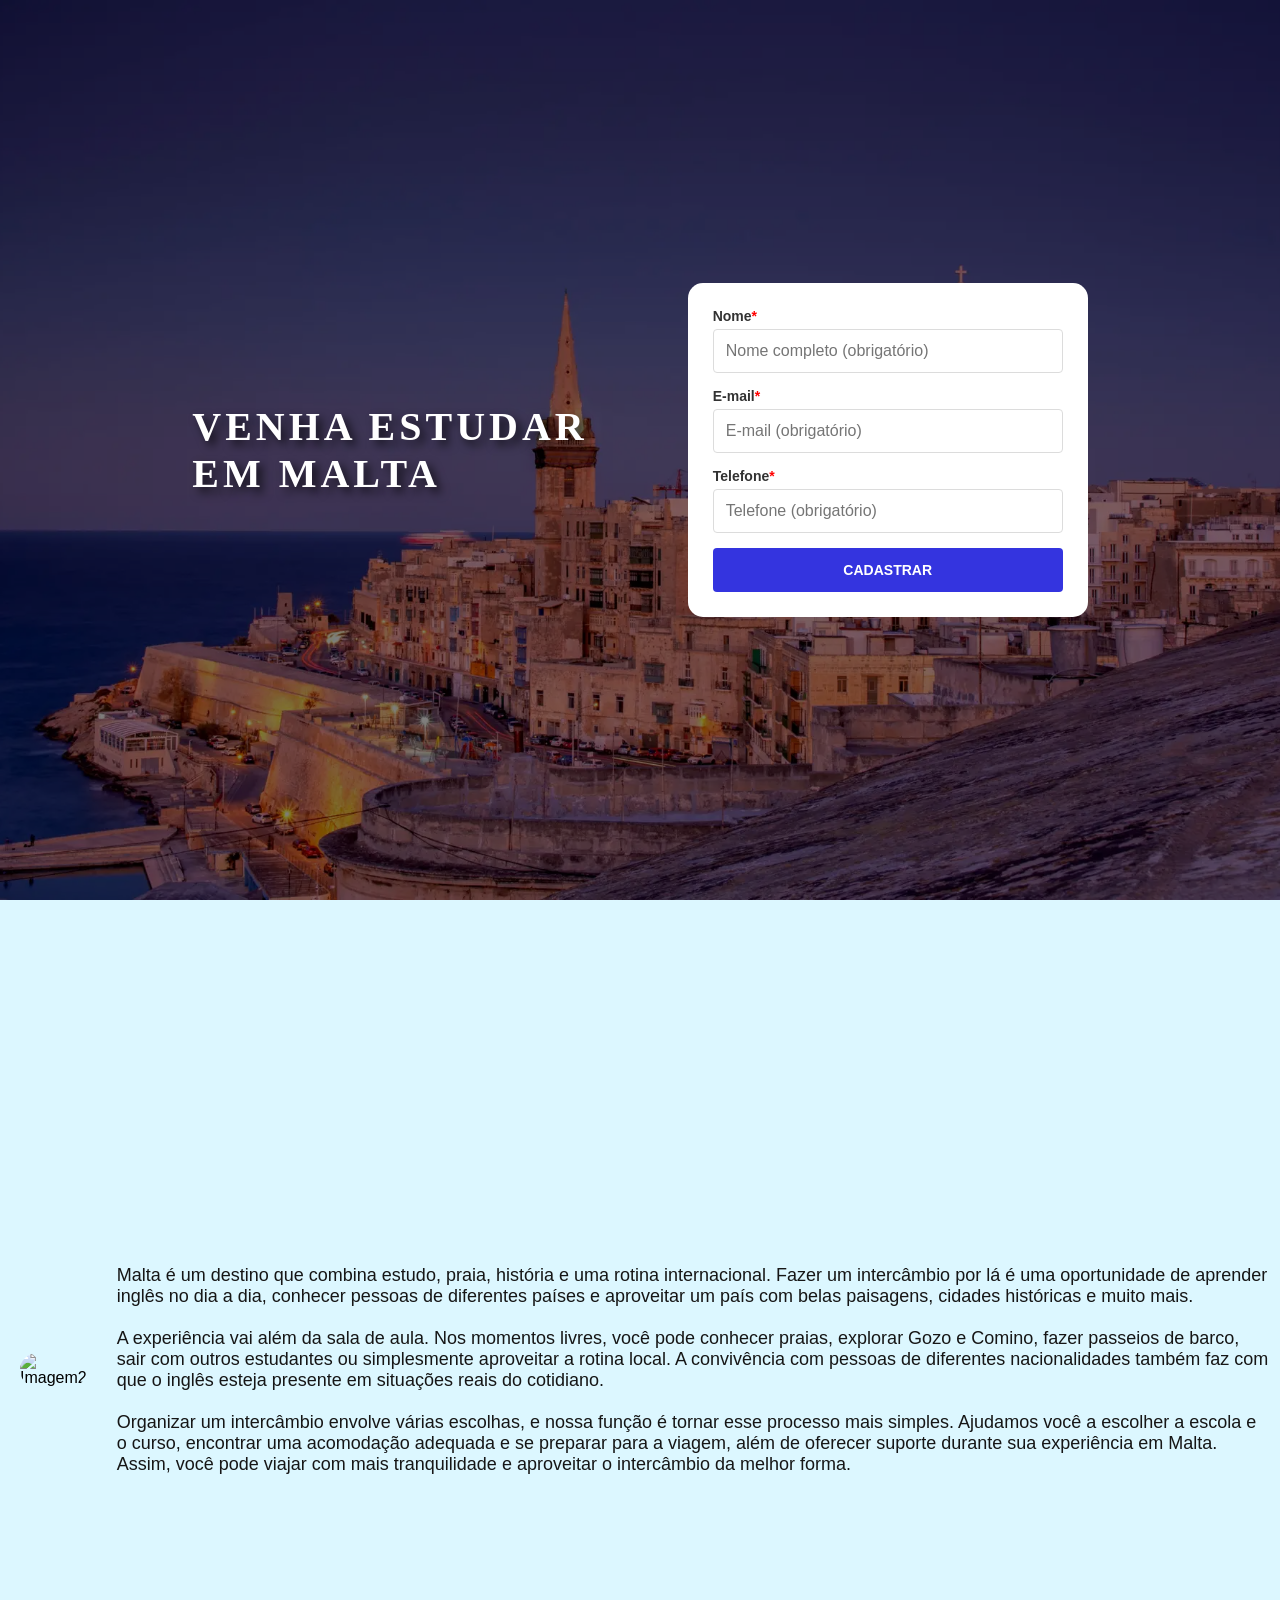
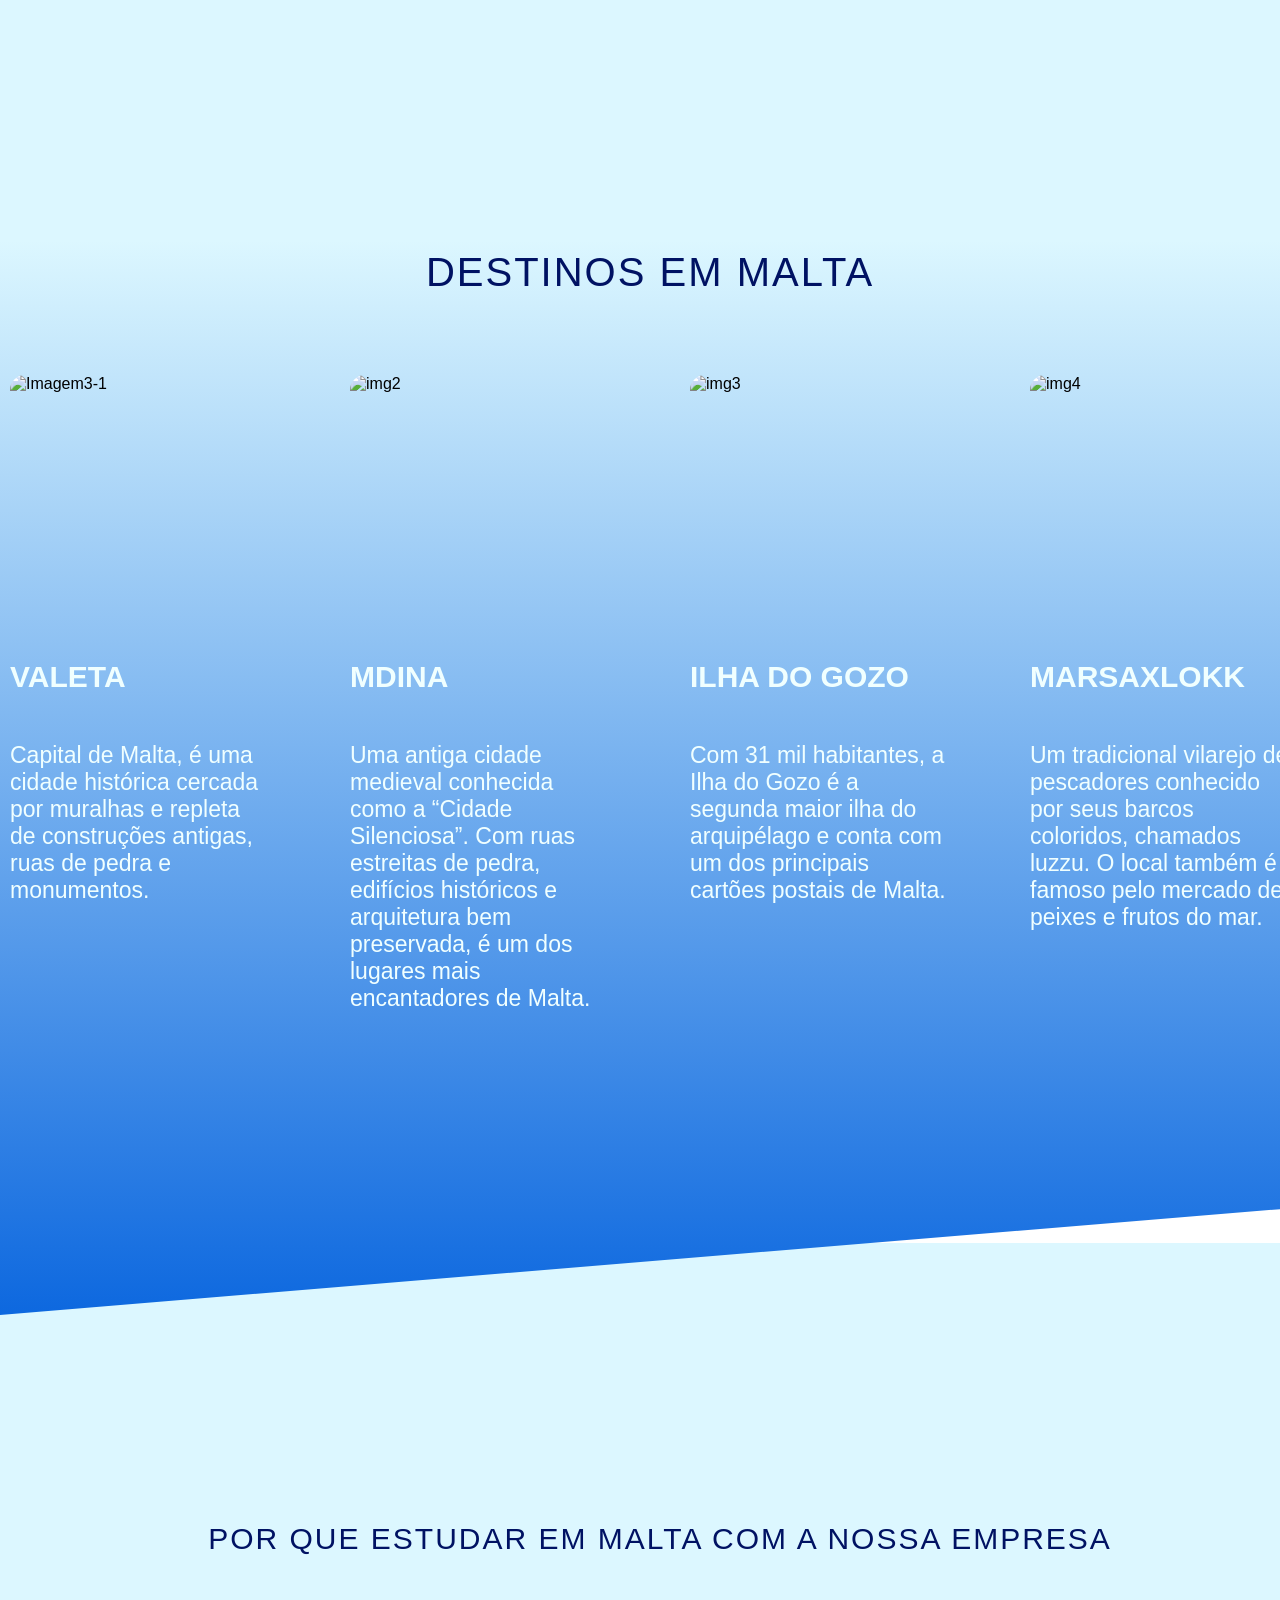
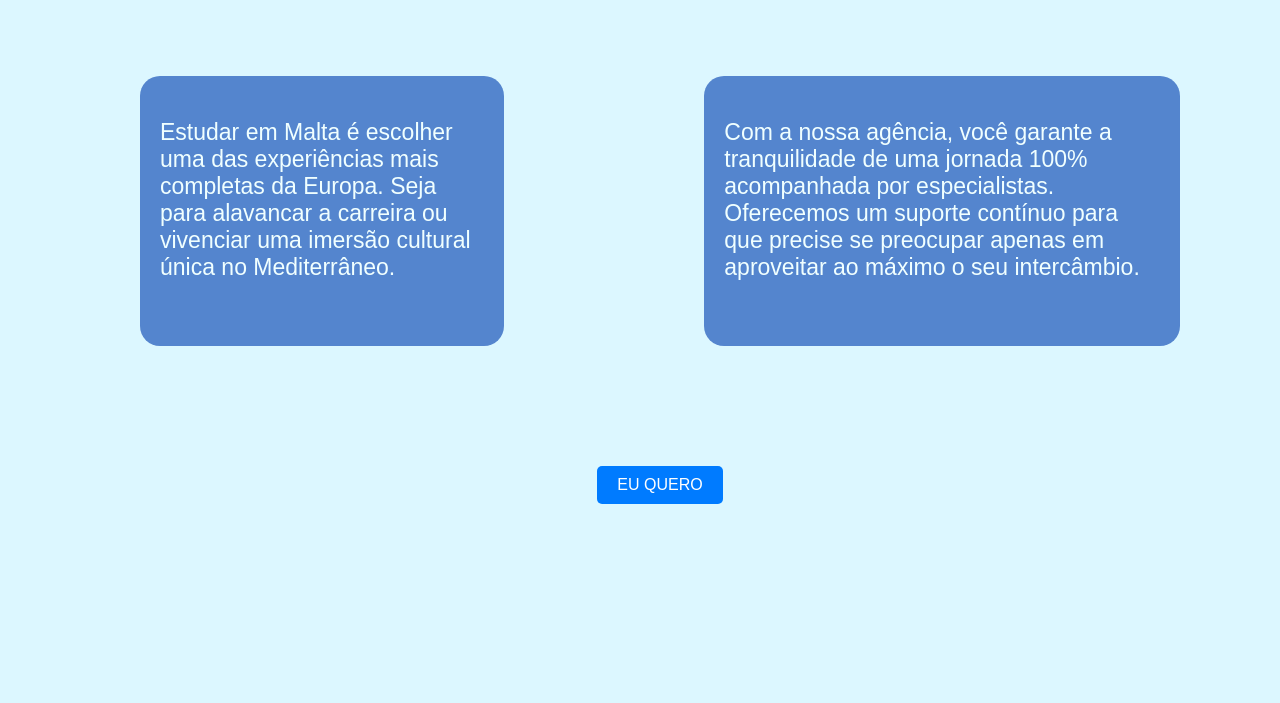
==== commit 28646253: "feat: implement automated student registration page with validation and export features - Created a " ====
--- a/index.html
+++ b/index.html
@@ -91,7 +91,8 @@
           Oferecemos um suporte contínuo para que precise se preocupar apenas em aproveitar ao máximo o seu intercâmbio.</p></div>
         </div>
     </div>
-    <button><p>EU QUERO</p></button>
+    <a href="cadastro.html" class="meu-botao">EU QUERO</a>
+
 
     
     </section>
--- a/style.css
+++ b/style.css
@@ -49,12 +49,10 @@
             flex-direction: row;
             background: linear-gradient(rgb(220, 247, 255), rgb(13, 104, 223));
             gap: 30px;
-            
-            /* --- Ajustes para o Corte Diagonal --- */
-            clip-path: polygon(0 0, 100% 0, 100% 90%, 0 100%); /* Cria a diagonal na base */
-            padding: 10px 10px 120px 10px; /* Aumentado o padding no fundo para o texto não sumir no corte */
-            margin-bottom: -8vh; /* Puxa a section 4 para baixo do corte, eliminando espaços brancos */
-            z-index: 1; /* Garante que ela fique por cima da section 4 */
+            clip-path: polygon(0 0, 100% 0, 100% 90%, 0 100%);
+            padding: 10px 10px 120px 10px;
+            margin-bottom: -8vh;
+            z-index: 1; 
             }
         .section4 {
             min-height: 100vh;
@@ -66,10 +64,10 @@
             display: flex;
             justify-content: center;
             align-items: center;
-            flex-direction: column; /* Corrigido para empilhar o título, cards e botão */
-            background: rgb(220, 247, 255); /* Mantido o fundo claro */
-            gap: 60px; /* Reduzido levemente para melhor espaçamento */
-            padding: 120px 20px 40px 20px; /* Padding extra no topo para compensar a sobreposição da diagonal */
+            flex-direction: column; 
+            background: rgb(220, 247, 255);
+            gap: 60px; 
+            padding: 120px 20px 40px 20px; 
             z-index: 0;
             }
         .bloco-texto{
@@ -266,4 +264,12 @@
             color: azure;
             font-size: larger;
             margin: none;
-        }+        }
+        .meu-botao {
+            background-color: #007BFF;
+            color: white;
+            padding: 10px 20px;
+            text-decoration: none;
+            border-radius: 5px;
+            display: inline-block;
+        }
